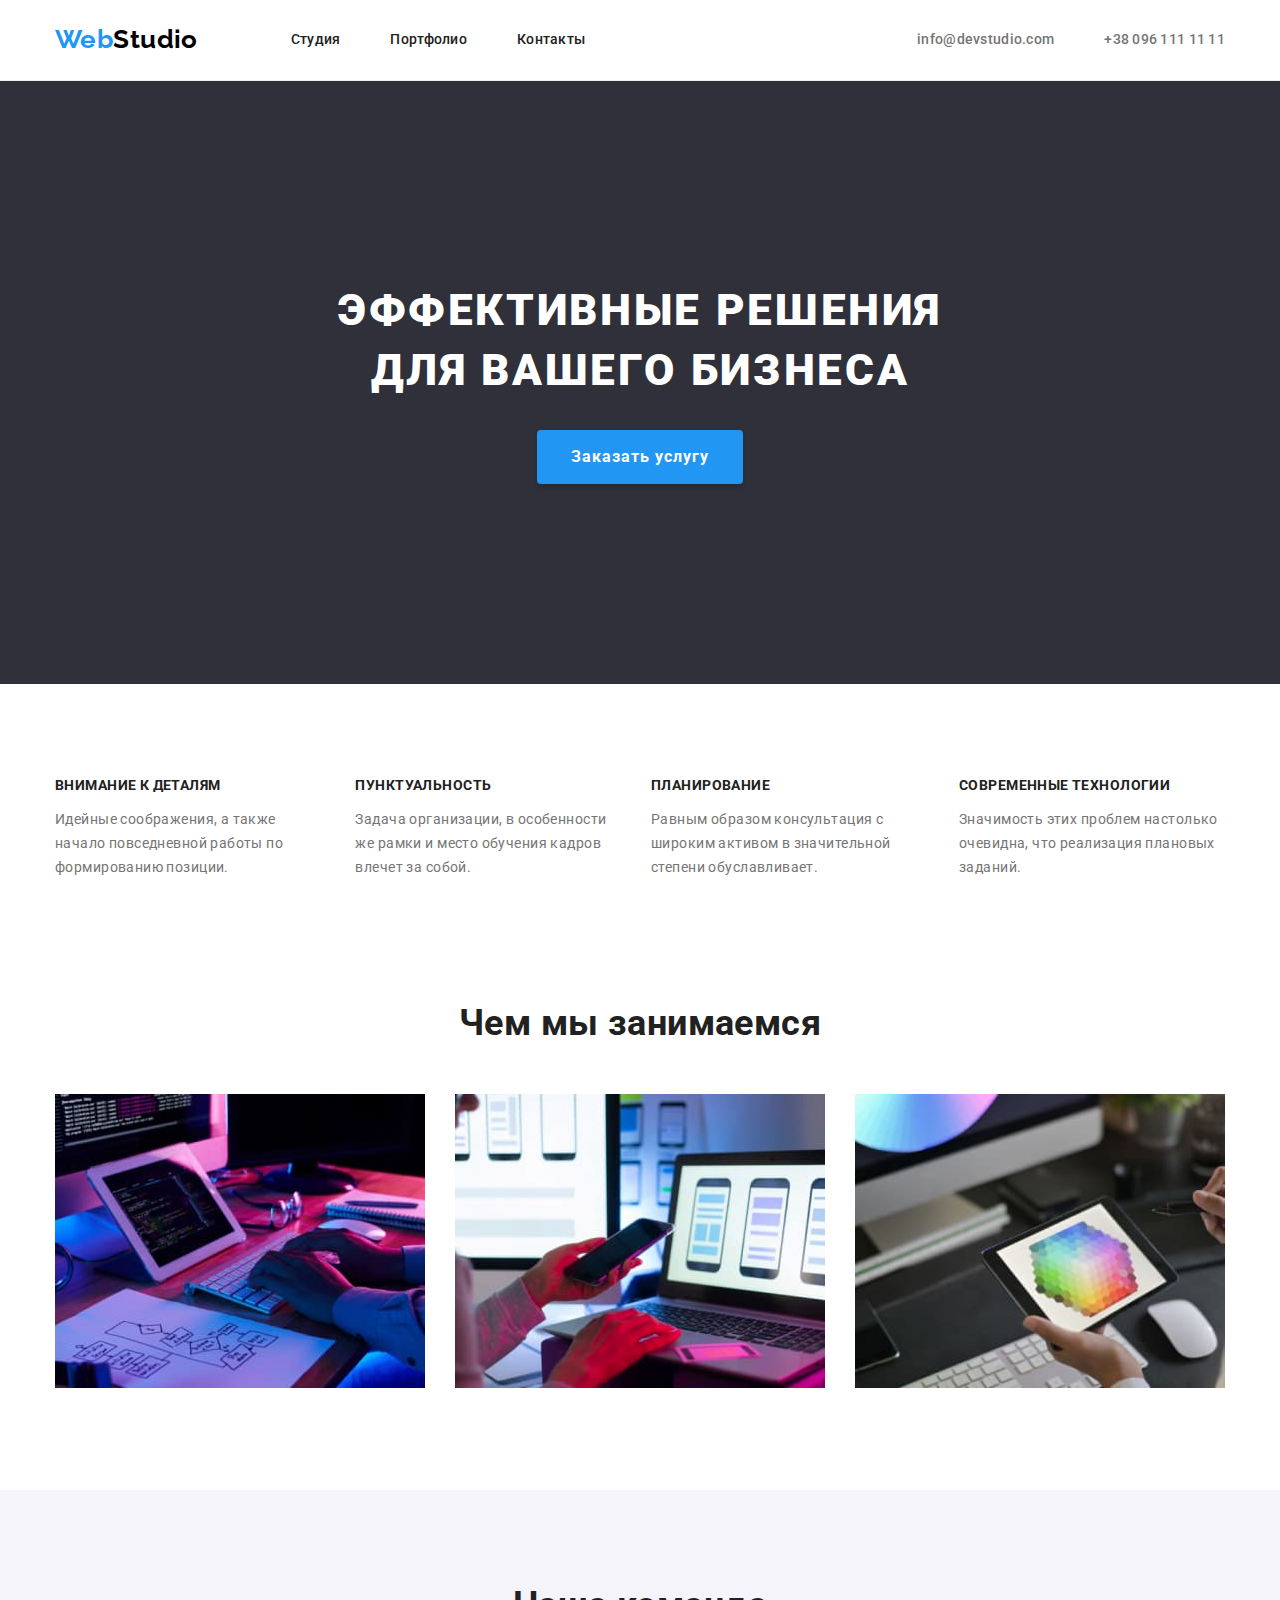
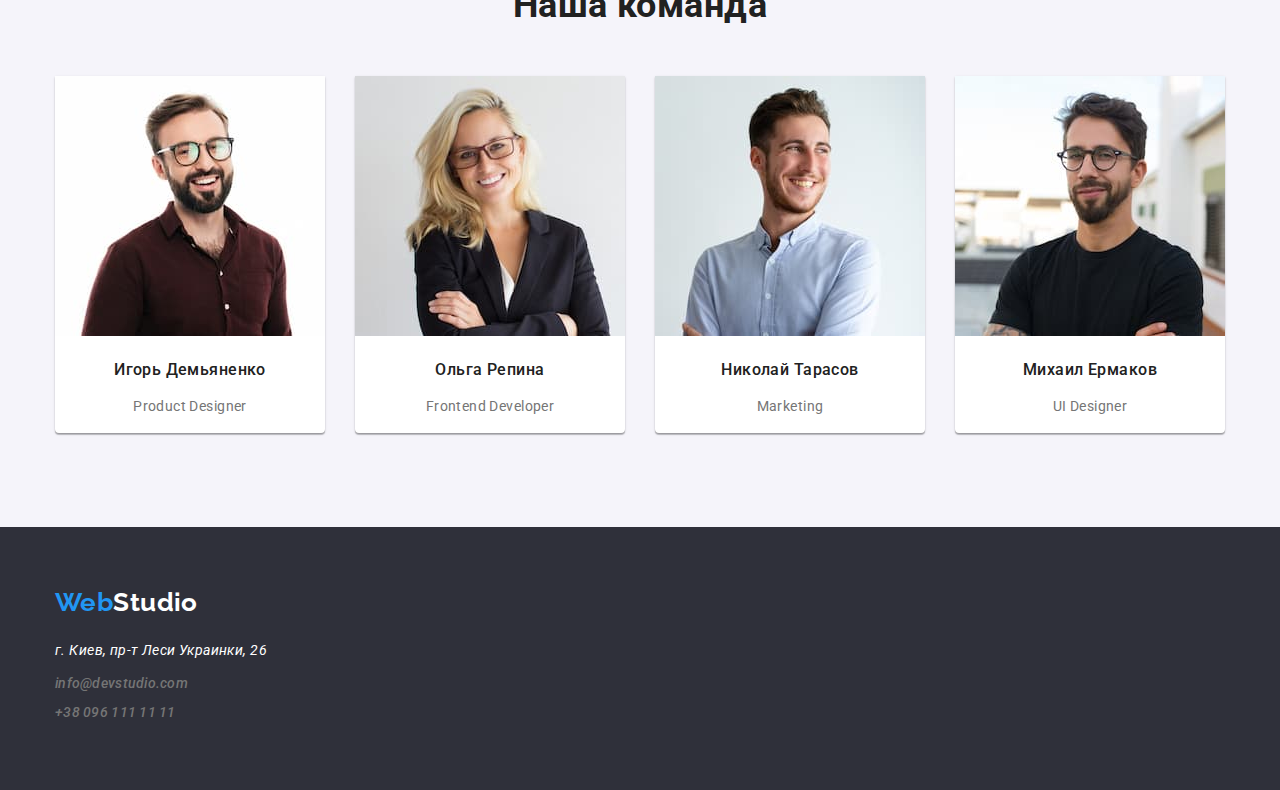
==== index.html @ eb3b8a5d "hw4-basic" ====
<!DOCTYPE html>
<html lang="ru">
  <head>
    <meta charset="UTF-8" />
    <meta http-equiv="X-UA-Compatible" content="IE=edge" />
    <meta name="viewport" content="width=device-width, initial-scale=1.0" />
    <title>Document</title>
    <link rel="preconnect" href="https://fonts.googleapis.com" />
    <link rel="preconnect" href="https://fonts.gstatic.com" crossorigin />
    <link
      href="https://fonts.googleapis.com/css2?family=Raleway:wght@700&family=Roboto:wght@400;500;700;900&display=swap"
      rel="stylesheet"
    />
    <link
      rel="stylesheet"
      href="https://cdnjs.cloudflare.com/ajax/libs/modern-normalize/1.1.0/modern-normalize.min.css"
    />
    <link rel="stylesheet" href="./css/styles.css" />
  </head>
  <body>
    <!-- to do: Flex inline  -->
    <header>
      <div class="container">
        <nav class="nav">
          <a lang="en" class="logo-header" href="#"> <span class="logo-web">Web</span>Studio</a>
          <ul class="navigation">
            <li><a href="index.html">Студия</a></li>
            <li><a href="./portfolio.html">Портфолио</a></li>
            <li><a href="#">Контакты</a></li>
          </ul>
          <ul class="contacts">
            <li><a href="mailto:info@devstudio.com">info@devstudio.com</a></li>
            <li><a href="tel:+380961111111">+38 096 111 11 11</a></li>
          </ul>
        </nav>
      </div>
    </header>
    <main>
      <!--Hero-->
      <section class="hero">
        <div class="container">
          <h1 class="hero-title">
            Эффективные решения <br />
            для вашего бизнеса
          </h1>
          <button class="button" type="button">Заказать услугу</button>
        </div>
      </section>
      <!--Переваги-->
      <section>
        <div class="container">
          <ul class="advantage-list">
            <h2 class="advantage-title">Почему мы?</h2>
            <li>
              <h3 class="advantage">Внимание к деталям</h3>
              <p class="advantage-text">
                Идейные соображения, а также начало повседневной работы по формированию позиции.
              </p>
            </li>
            <li>
              <h3 class="advantage">Пунктуальность</h3>
              <p class="advantage-text">
                Задача организации, в особенности же рамки и место обучения кадров влечет за собой.
              </p>
            </li>
            <li>
              <h3 class="advantage">Планирование</h3>
              <p class="advantage-text">
                Равным образом консультация с широким активом в значительной степени обуславливает.
              </p>
            </li>
            <li>
              <h3 class="advantage">Современные технологии</h3>
              <p class="advantage-text-last">
                Значимость этих проблем настолько очевидна, что реализация плановых заданий.
              </p>
            </li>
          </ul>
        </div>
      </section>
      <!--Чем мы занимаемся-->
      <section>
        <div class="container">
          <h2 class="title work">Чем мы занимаемся</h2>
          <ul class="work-list">
            <li>
              <img
                src="./images/pc-img.jpg"
                width="370"
                height="294"
                alt="сотрудник работает за компьютером"
              />
            </li>
            <li>
              <img
                src="./images/cellphone.jpg"
                width="370"
                height="294"
                alt="сотрудник работает с смартфоном и ноутбуком"
              />
            </li>
            <li>
              <img
                src="./images/tablet.jpg"
                width="370"
                height="294"
                alt="сотрудник рисует на планшете"
              />
            </li>
          </ul>
        </div>
      </section>
      <!--Наша команда-->
      <section class="team">
        <div class="container">
          <h2 class="title team">Наша команда</h2>
          <ul class="team-list">
            <li class="team-list-member">
              <img
                src="./images/igor-demjanenko.jpg"
                width="270"
                height="260"
                alt="Портрет Игоря Демяненко"
              />
              <h3 class="teammember-name">Игорь Демьяненко</h3>
              <p lang="en">Product Designer</p>
            </li>
            <li class="team-list-member">
              <img
                src="./images/olga-repina.jpg"
                width="270"
                height="260"
                alt="Портрет Ольги Репиной"
              />
              <h3 class="teammember-name">Ольга Репина</h3>
              <p lang="en">Frontend Developer</p>
            </li>
            <li class="team-list-member">
              <img
                src="./images/nikolaj-tarasov.jpg"
                width="270"
                height="260"
                alt="Портрет Николая Тарасова"
              />
              <h3 class="teammember-name">Hиколай Тарасов</h3>
              <p lang="en">Marketing</p>
            </li>
            <li class="team-list-member">
              <img
                src="./images/mihail-ermakov.jpg"
                width="270"
                height="260"
                alt="Портрет Михаила Ермакова"
              />
              <h3 class="teammember-name">Михаил Ермаков</h3>
              <p lang="en">UI Designer</p>
            </li>
          </ul>
        </div>
      </section>
    </main>
    <footer class="footer">
      <div class="container">
        <address>
          <a class="logo-footer" href="#"><span class="logo-web">Web</span>Studio</a> <br />
          <div class="footer-address">
          <span class="address"> г. Киев, пр-т Леси Украинки, 26 <br /></span>
          <div class="contacts-footer">
            <span class="mail"><a href="mailto:info@devstudio.com">info@devstudio.com</a> <br /></span>
            <span class="mail"><a href="tel:+380961111111">+38 096 111 11 11</a></span>
          </div>
          </div>
        </address>
      </div>
    </footer>
  </body>
</html>
---- css/styles.css ----
html {
  box-sizing: border-box;
}
*,
*::before,
*::after {
  box-sizing: inherit;
}

:root {
  --accent-color: #2196f3;
  --title-color: #212121;
  --text-color: #757575;
  --accent-white: #ffffff;
  --logo-secondary-color: #000000;
  --background-color: #f5f4fa;
  --hero-background-color: #2f303a;
  --header-border-color: #ececec;
}

.container {
  width: 1200px;
  margin: 0 auto;
  /* outline: 1px solid red; */
  padding-left: 15px;
  padding-right: 15px;
}
ul {
  padding-left: 0;
}
li {
  list-style-type: none;
}
a {
  text-decoration: none;
}
body {
  color: var(--text-color);
  font-family: 'Roboto', sans-serif;
  letter-spacing: 0.03em;
  font-size: 14px;
  line-height: 1.71;
}
h2,
h3 {
  color: var(--title-color);
}
section {
  /* padding-top: 94px; */
  padding-bottom: 94px;
}
/* HEADER */
header {
  border-bottom: 1px solid var(--header-border-color);
}
/* Logo */
.nav {
  display: flex;
  align-items: center;
  height: 80px;
}
.logo-header {
  color: var(--logo-secondary-color);
  font-family: 'raleway', sans-serif;
  font-weight: 700;
  font-size: 26px;
  line-height: 1.2;
  margin-bottom: 0;
  margin-right: 93px;
}
.logo-web {
  color: var(--accent-color);
  font-family: 'raleway', sans-serif;
}
.navigation {
  display: flex;
}
.navigation :last-child,
.contacts :last-child {
  margin-right: 0;
}

.navigation a {
  color: var(--title-color);
  font-weight: 500;
  font-size: 14px;
  line-height: 1.14;
  letter-spacing: 0.02em;
  margin-bottom: 0;
}
.navigation :focus,
.navigation :hover,
.contacts :hover,
.contacts :focus {
  color: var(--accent-color);
}
.navigation > li,
.contacts > li {
  padding: 0;
  margin-right: 50px;
}
.navigation > li > a,
.contacts > li > a {
  padding-top: 32px;
  padding-bottom: 32px;
}
.contacts a {
  color: var(--text-color);
  font-weight: 500;
  font-size: 14px;
  line-height: 1.14;
  letter-spacing: 0.02em;
}
.contacts {
  display: flex;
  margin-top: 0;
  margin-bottom: 0;
  margin-left: auto;
}

/* HERO */
.hero {
  margin-top: 0;
  max-width: 1600px;
  padding: 200px 0;
  background-color: var(--hero-background-color);
}
.hero-title {
  color: var(--accent-white);
  font-weight: 900;
  font-size: 44px;
  line-height: 1.36;
  text-align: center;
  letter-spacing: 0.06em;
  text-transform: uppercase;
  margin-bottom: 30;
  margin-top: 0;
}
.button {
  color: var(--accent-white);
  background-color: var(--accent-color);
  font-weight: bold;
  font-size: 16px;
  line-height: 1.87;
  text-align: center;
  letter-spacing: 0.06em;
  padding: 10px 32px;
  border-radius: 4px;
  box-shadow: 0px 4px 4px rgba(0, 0, 0, 0.15);
  border-color: transparent;
  display: block;
  margin-left: auto;
  margin-right: auto;
}

.button:focus,
.button:hover {
  background-color: #188ce8;
  box-shadow: 0px 4px 4px rgba(0, 0, 0, 0.15);
  border-radius: 4px;
}

/* Advantages */
.advantage-title {
  display: none;
}

.container > ul {
  margin-top: 0;
}
.advantage {
  font-weight: 700;
  font-size: 14px;
  line-height: 1.14;
  text-transform: uppercase;
  margin-bottom: 10px;
  margin-top: 0;
}
.advantage-list {
  display: flex;
  padding-top: 94px;
}
.advantage-text {
  justify-content: space-between;
  margin-right: 30px;
}
.advantage-text-last {
  margin-right: 0;
}

/* What do we do + team */
.title {
  font-weight: 700;
  font-size: 36px;
  line-height: 1.17;
  text-align: center;
  margin-top: 0;
  margin-bottom: 50px;
}
.work {
  margin-top: 0;
}
.work-list {
  display: flex;
  justify-content: space-between;
  /* padding-bottom: 94px; */
  margin-bottom: 0;
  margin-top: 0;
}
.teammember-name {
  color: var(--title-color);
  font-weight: 500;
  font-size: 16px;
  line-height: 1.19;
}
.team {
  background-color: var(--background-color);
}
.title.team {
  padding-top: 94px;
}
.team-list {
  display: flex;
  justify-content: space-between;
  margin-bottom: 0;
  text-align: center;
}
.team-list-member {
  background-color: #fff;
  box-shadow: 0px 1px 3px rgba(0, 0, 0, 0.12), 0px 1px 1px rgba(0, 0, 0, 0.14),
    0px 2px 1px rgba(0, 0, 0, 0.2);
  border-radius: 0px 0px 4px 4px;
}
/* Portfolio buttons */
.filter {
  color: var(--title-color);
  /* background-color: var(--background-color); */
  display: flex;
  justify-content: center;
  padding-bottom: 50px;
}
.filter > li {
  margin-right: 8px;
  margin-top: 94px;
}
.btn {
  background: #f5f4fa;
  padding: 6px 22px;
  box-shadow: 0px 3px 1px rgba(0, 0, 0, 0.1), 0px 1px 2px rgba(0, 0, 0, 0.08),
    0px 2px 2px rgba(0, 0, 0, 0.12);
  border-radius: 4px;
  border-color: transparent;
}
.filter :hover,
.filter :focus {
  color: var(--accent-white);
  background-color: var(--accent-color);
  cursor: pointer;
  border-radius: 4px;
}
/* Portfolio */
.portfolio {
  margin-bottom: -30px;
  margin-right: -30px;
}
.portfolio-title {
  font-weight: 700;
  font-size: 18px;
  line-height: 2;
  letter-spacing: 0.06em;
}
.portfolio-description {
  font-size: 16px;
  line-height: 1.9;
}
.card-list {
  margin-bottom: 0;
  display: flex;
  flex-wrap: wrap;
  justify-content: space-between;
  flex-basis: calc(100% / 3 - 30px);
}
.card-list > li > p {
  margin-bottom: 0;
}
.card-list-item {
  background: #ffffff;
  border: 1px solid #eeeeee;
  /* margin-right: 30px; */
  margin-bottom: 30px;
  min-width: 370px;
}
/* FOOTER */
.footer {
  background-color: var(--hero-background-color);
  padding: 60px 0;
}
.logo-footer {
  color: var(--accent-white);
  font-family: 'raleway', sans-serif;
  font-weight: 700;
  font-size: 26px;
  line-height: 1.2;
  font-style: normal;
}
.footer-address {
  margin-top: 20px;
}
.address {
  color: var(--accent-white);
  font-size: 14px;
  line-height: 1.71;
}
.contacts-footer {
  margin-top: 9px;
}
.contacts-footer a {
  color: var(--text-color);
  font-weight: 500;
  font-size: 14px;
  line-height: 1.14;
  letter-spacing: 0.02em;
  margin-bottom: 9px;
}
.mail a {
  display: inline-block;
  margin-bottom: 9px;
}
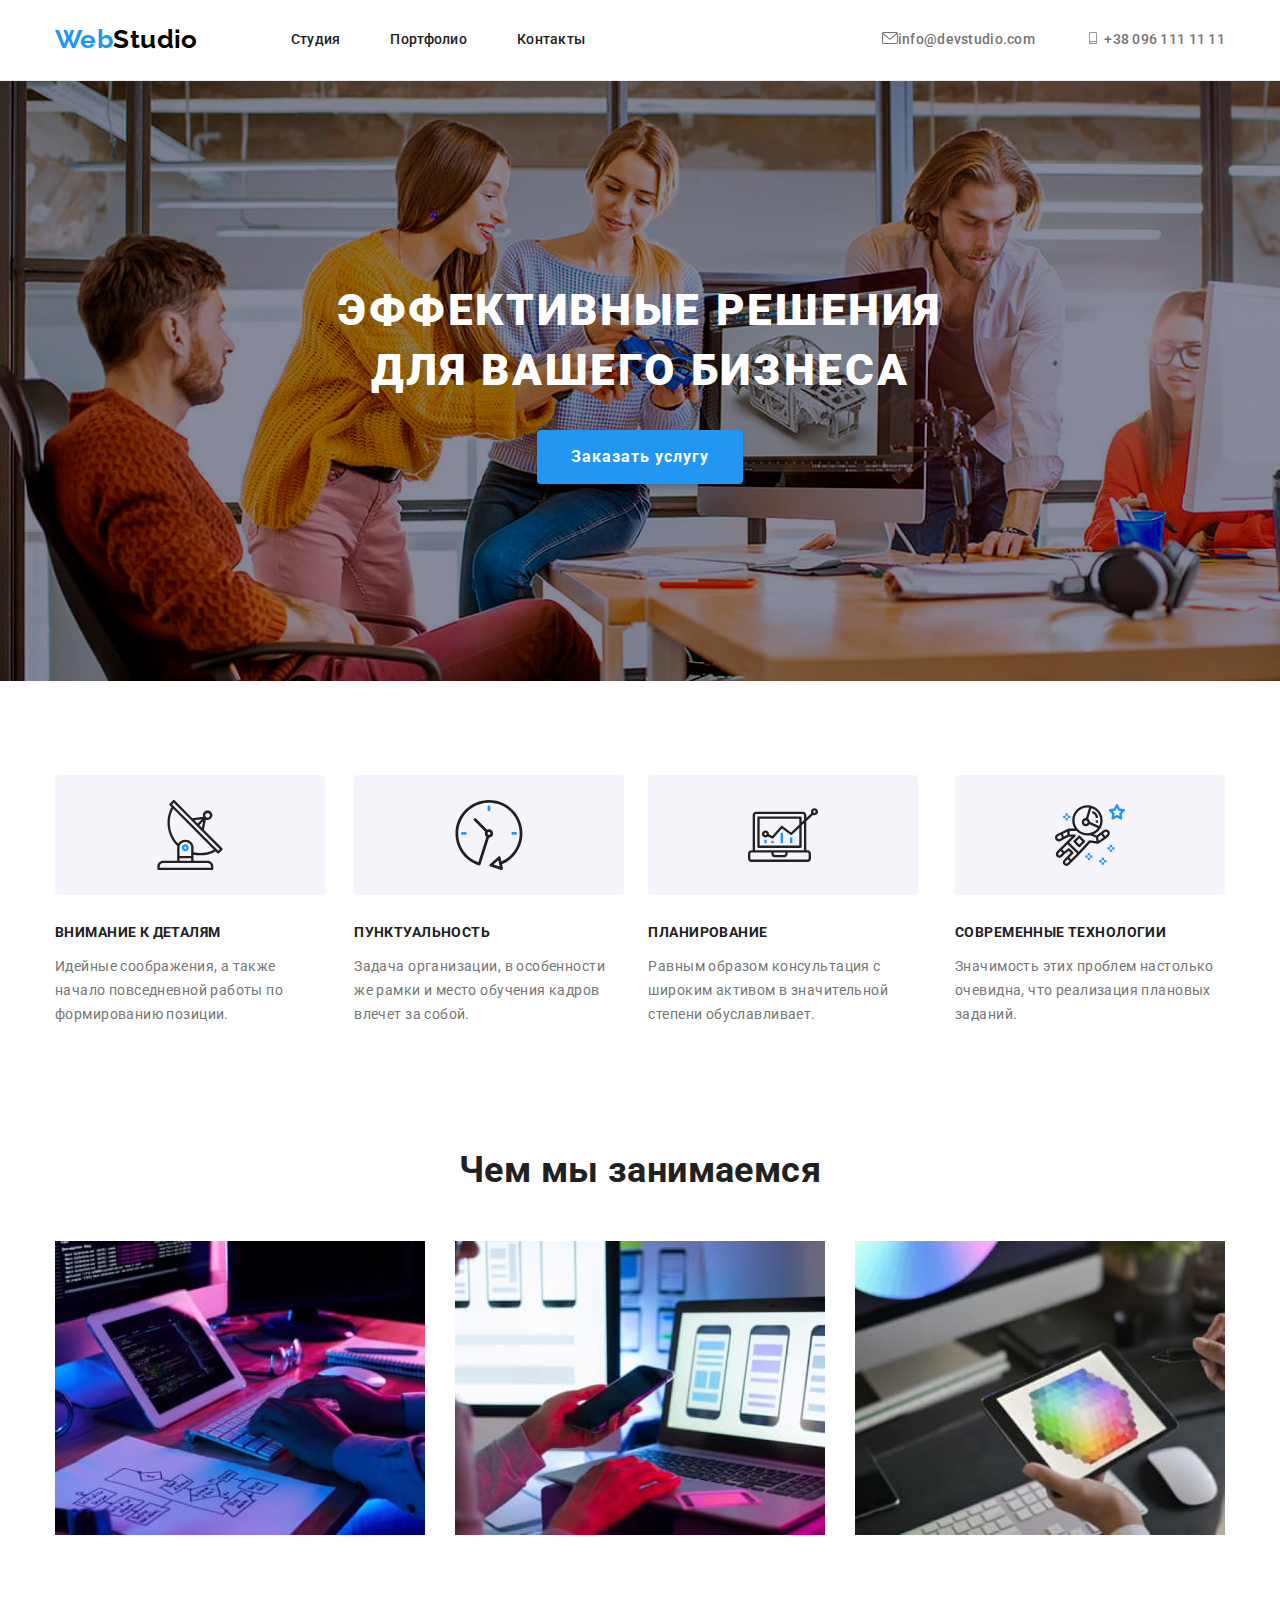
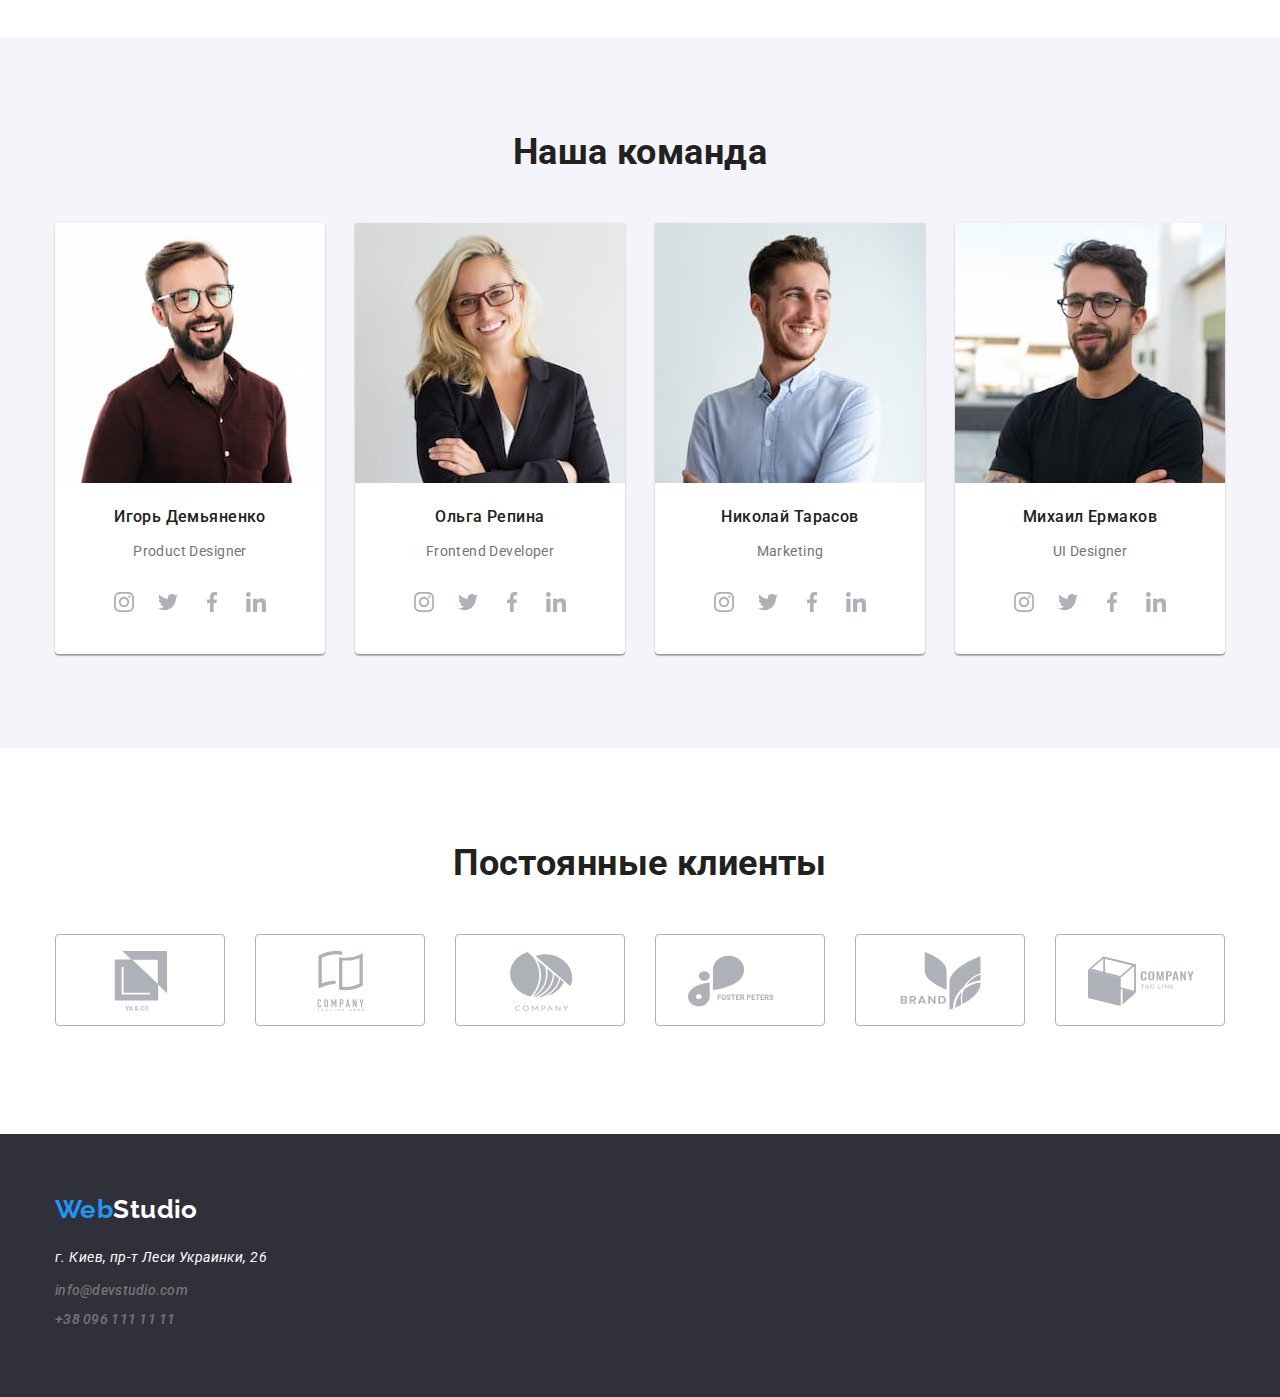
==== commit 40bb89ae: "hw4v1.0" ====
--- a/index.html
+++ b/index.html
@@ -18,7 +18,6 @@
     <link rel="stylesheet" href="./css/styles.css" />
   </head>
   <body>
-    <!-- to do: Flex inline  -->
     <header>
       <div class="container">
         <nav class="nav">
@@ -28,9 +27,20 @@
             <li><a href="./portfolio.html">Портфолио</a></li>
             <li><a href="#">Контакты</a></li>
           </ul>
+          <!-- TO DO! hover icon+link and icon margin-right:10px -->
           <ul class="contacts">
-            <li><a href="mailto:info@devstudio.com">info@devstudio.com</a></li>
-            <li><a href="tel:+380961111111">+38 096 111 11 11</a></li>
+            <li>                          
+              <a href="mailto:info@devstudio.com">
+                <svg class="icon-header" width="16" height="12">
+                <use href="./images/icons.svg#icon-envelope"></use>
+              </svg>info@devstudio.com</a>
+            </li>
+            <li>
+              <a class="contacts-item" href="tel:+380961111111">
+              <svg class="icon-header" width="10" height="16">
+                <use href="./images/icons.svg#icon-smartphone"></use>
+              </svg>
+              +38 096 111 11 11</a></li>
           </ul>
         </nav>
       </div>
@@ -52,24 +62,44 @@
           <ul class="advantage-list">
             <h2 class="advantage-title">Почему мы?</h2>
             <li>
+              <div class="icons-background">
+              <svg class="icons-advantage" height="70" width="70">
+                <use href="./images/icons.svg#icon-antenna"></use>
+              </svg>
+              </div>
               <h3 class="advantage">Внимание к деталям</h3>
               <p class="advantage-text">
                 Идейные соображения, а также начало повседневной работы по формированию позиции.
               </p>
             </li>
             <li>
+              <div class="icons-background">
+                <svg class="icons-advantage" height="70" width="70">
+                  <use href="./images/icons.svg#icon-clock"></use>
+                </svg>
+              </div>
               <h3 class="advantage">Пунктуальность</h3>
               <p class="advantage-text">
                 Задача организации, в особенности же рамки и место обучения кадров влечет за собой.
               </p>
             </li>
             <li>
+              <div class="icons-background">
+                <svg class="icons-advantage" height="70" width="70">
+                  <use href="./images/icons.svg#icon-diagram"></use>
+                </svg>
+              </div>
               <h3 class="advantage">Планирование</h3>
               <p class="advantage-text">
                 Равным образом консультация с широким активом в значительной степени обуславливает.
               </p>
             </li>
             <li>
+              <div class="icons-background">
+                <svg class="icons-advantage" height="70" width="70">
+                  <use href="./images/icons.svg#icon-astronaut"></use>
+                </svg>
+              </div>
               <h3 class="advantage">Современные технологии</h3>
               <p class="advantage-text-last">
                 Значимость этих проблем настолько очевидна, что реализация плановых заданий.
@@ -123,7 +153,41 @@
                 alt="Портрет Игоря Демяненко"
               />
               <h3 class="teammember-name">Игорь Демьяненко</h3>
-              <p lang="en">Product Designer</p>
+              <p class="teammember-job" lang="en">Product Designer</p>
+              <ul class="link-list">
+                <li >
+                  <a class="link-list-item" href="https://www.instagram.com/?hl=ru" target="_blank" rel="nofollow">
+                  <svg class="team-icon" width="20" height="20">
+                    <use href="./images/icons.svg#icon-instagram">
+                    </use>
+                  </svg>
+                  </a>
+                </li>
+                <li>
+                  <a class="link-list-item" href="https://twitter.com/?lang=ru" target="_blank" rel="nofollow">
+                    <svg class="team-icon" width="20" height="20">
+                      <use href="./images/icons.svg#icon-twitter">
+                      </use>
+                    </svg>
+                  </a>
+                </li>
+                <li>
+                  <a class="link-list-item" href="https://www.facebook.com/" target="_blank" rel="nofollow">
+                    <svg class="team-icon" width="20" height="20">
+                      <use href="./images/icons.svg#icon-facebook">
+                      </use>
+                    </svg>
+                  </a>
+                </li>
+                <li>
+                  <a class="link-list-item" href="https://ru.linkedin.com/" target="_blank" rel="nofollow">
+                    <svg class="team-icon" width="20" height="20">
+                      <use href="./images/icons.svg#icon-linkedin">
+                      </use>
+                    </svg>
+                  </a>
+                </li>
+              </ul>
             </li>
             <li class="team-list-member">
               <img
@@ -133,7 +197,41 @@
                 alt="Портрет Ольги Репиной"
               />
               <h3 class="teammember-name">Ольга Репина</h3>
-              <p lang="en">Frontend Developer</p>
+              <p class="teammember-job" lang="en">Frontend Developer</p>
+              <ul class="link-list">
+                <li>
+                  <a class="link-list-item" href="https://www.instagram.com/?hl=ru" target="_blank" rel="nofollow">
+                    <svg class="team-icon" width="20" height="20">
+                      <use href="./images/icons.svg#icon-instagram">
+                      </use>
+                    </svg>
+                  </a>
+                </li>
+                <li>
+                  <a class="link-list-item" href="https://twitter.com/?lang=ru" target="_blank" rel="nofollow">
+                    <svg class="team-icon" width="20" height="20">
+                      <use href="./images/icons.svg#icon-twitter">
+                      </use>
+                    </svg>
+                  </a>
+                </li>
+                <li>
+                  <a class="link-list-item" href="https://www.facebook.com/" target="_blank" rel="nofollow">
+                    <svg class="team-icon" width="20" height="20">
+                      <use href="./images/icons.svg#icon-facebook">
+                      </use>
+                    </svg>
+                  </a>
+                </li>
+                <li>
+                  <a class="link-list-item" href="https://ru.linkedin.com/" target="_blank" rel="nofollow">
+                    <svg class="team-icon" width="20" height="20">
+                      <use href="./images/icons.svg#icon-linkedin">
+                      </use>
+                    </svg>
+                  </a>
+                </li>
+              </ul>
             </li>
             <li class="team-list-member">
               <img
@@ -143,7 +241,41 @@
                 alt="Портрет Николая Тарасова"
               />
               <h3 class="teammember-name">Hиколай Тарасов</h3>
-              <p lang="en">Marketing</p>
+              <p class="teammember-job" lang="en">Marketing</p>
+              <ul class="link-list">
+                <li>
+                  <a class="link-list-item" href="https://www.instagram.com/?hl=ru" target="_blank" rel="nofollow">
+                    <svg class="team-icon" width="20" height="20">
+                      <use href="./images/icons.svg#icon-instagram">
+                      </use>
+                    </svg>
+                  </a>
+                </li>
+                <li>
+                  <a class="link-list-item" href="https://twitter.com/?lang=ru" target="_blank" rel="nofollow">
+                    <svg class="team-icon" width="20" height="20">
+                      <use href="./images/icons.svg#icon-twitter">
+                      </use>
+                    </svg>
+                  </a>
+                </li>
+                <li>
+                  <a class="link-list-item" href="https://www.facebook.com/" target="_blank" rel="nofollow">
+                    <svg class="team-icon" width="20" height="20">
+                      <use href="./images/icons.svg#icon-facebook">
+                      </use>
+                    </svg>
+                  </a>
+                </li>
+                <li>
+                  <a class="link-list-item" href="https://ru.linkedin.com/" target="_blank" rel="nofollow">
+                    <svg class="team-icon" width="20" height="20">
+                      <use href="./images/icons.svg#icon-linkedin">
+                      </use>
+                    </svg>
+                  </a>
+                </li>
+              </ul>
             </li>
             <li class="team-list-member">
               <img
@@ -153,10 +285,101 @@
                 alt="Портрет Михаила Ермакова"
               />
               <h3 class="teammember-name">Михаил Ермаков</h3>
-              <p lang="en">UI Designer</p>
+              <p class="teammember-job" lang="en">UI Designer</p>
+              <ul class="link-list">
+                <li>
+                  <a class="link-list-item" href="https://www.instagram.com/?hl=ru" target="_blank" rel="nofollow">
+                    <svg class="team-icon" width="20" height="20">
+                      <use href="./images/icons.svg#icon-instagram">
+                      </use>
+                    </svg>
+                  </a>
+                </li>
+                <li>
+                  <a class="link-list-item" href="https://twitter.com/?lang=ru" target="_blank" rel="nofollow">
+                    <svg class="team-icon" width="20" height="20">
+                      <use href="./images/icons.svg#icon-twitter">
+                      </use>
+                    </svg>
+                  </a>
+                </li>
+                <li>
+                  <a class="link-list-item" href="https://www.facebook.com/" target="_blank" rel="nofollow">
+                    <svg class="team-icon" width="20" height="20">
+                      <use href="./images/icons.svg#icon-facebook">
+                      </use>
+                    </svg>
+                  </a>
+                </li>
+                <li>
+                  <a class="link-list-item" href="https://ru.linkedin.com/" target="_blank" rel="nofollow">
+                    <svg class="team-icon" width="20" height="20">
+                      <use href="./images/icons.svg#icon-linkedin">
+                      </use>
+                    </svg>
+                  </a>
+                </li>
+              </ul>
             </li>
           </ul>
         </div>
+      </section>
+      <!-- Постоянные клиенты -->
+      <section>
+<div class="container">
+  <h2 class="title clients-title">
+    Постоянные клиенты
+  </h2>
+  <ul class="clients-list">
+    <li class="clients-item">
+      <a class="client-link" href="#">
+<svg width="106" height="60">
+  <use class="client-icon" href="./images/icons.svg#icon-logo-one">
+  </use>
+</svg> 
+      </a>
+    </li>
+    <li class="clients-item">
+      <a class="client-link" href="#">
+<svg width="106" height="60">
+  <use class="client-icon" href="./images/icons.svg#icon-logo-two">
+  </use>
+</svg> 
+      </a>
+    </li>
+    <li class="clients-item">
+      <a class="client-link" href="#">
+<svg width="106" height="60">
+  <use class="client-icon" href="./images/icons.svg#icon-logo-three">
+  </use>
+</svg> 
+      </a>
+    </li><li class="clients-item">
+      <a class="client-link" href="#">
+<svg width="106" height="60">
+  <use class="client-icon" href="./images/icons.svg#icon-logo-four">
+  </use>
+</svg> 
+      </a>
+    </li>
+    <li class="clients-item">
+      <a class="client-link" href="#">
+<svg width="106" height="60">
+  <use class="client-icon" href="./images/icons.svg#icon-logo-five">
+  </use>
+</svg> 
+      </a>
+    </li>
+    <li class="clients-item">
+      <a class="client-link" href="#">
+<svg width="106" height="60">
+  <use class="client-icon" href="./images/icons.svg#icon-logo-six">
+  </use>
+</svg> 
+      </a>
+    </li>
+      </ul>
+</div>
       </section>
     </main>
     <footer class="footer">
--- a/css/styles.css
+++ b/css/styles.css
@@ -16,6 +16,7 @@
   --background-color: #f5f4fa;
   --hero-background-color: #2f303a;
   --header-border-color: #ececec;
+  --logo-color: #afb1b8;
 }
 
 .container {
@@ -93,6 +94,7 @@
 .contacts :hover,
 .contacts :focus {
   color: var(--accent-color);
+  fill: var(--accent-color);
 }
 .navigation > li,
 .contacts > li {
@@ -118,12 +120,21 @@
   margin-left: auto;
 }
 
+.icon-header {
+  width: 16px;
+  height: 12px;
+  fill: var(--text-color);
+  margin-right: 10px;
+}
+
 /* HERO */
 .hero {
   margin-top: 0;
   max-width: 1600px;
+  height: 600px;
   padding: 200px 0;
   background-color: var(--hero-background-color);
+  background-image: url(../images/hero-bgi.jpg);
 }
 .hero-title {
   color: var(--accent-white);
@@ -164,7 +175,14 @@
 .advantage-title {
   display: none;
 }
-
+.icons-background {
+  width: 270px;
+  height: 120px;
+  background-color: var(--background-color);
+  margin-bottom: 30px;
+  border-radius: 4px;
+  padding: 25px 100px;
+}
 .container > ul {
   margin-top: 0;
 }
@@ -212,6 +230,10 @@
   font-weight: 500;
   font-size: 16px;
   line-height: 1.19;
+  margin-bottom: 0;
+}
+.teammember-job {
+  margin-bottom: 0;
 }
 .team {
   background-color: var(--background-color);
@@ -230,6 +252,57 @@
   box-shadow: 0px 1px 3px rgba(0, 0, 0, 0.12), 0px 1px 1px rgba(0, 0, 0, 0.14),
     0px 2px 1px rgba(0, 0, 0, 0.2);
   border-radius: 0px 0px 4px 4px;
+}
+.link-list {
+  display: flex;
+  justify-content: center;
+}
+.link-list-item {
+  display: block;
+  height: 44px;
+  width: 44px;
+  margin-top: 16px;
+  margin-bottom: 30px;
+  fill: var(--logo-color);
+}
+
+.team-icon {
+  margin-top: 12px;
+}
+.link-list-item:hover,
+.link-list-item:focus {
+  background-color: var(--accent-color);
+  border-radius: 50%;
+  fill: #fff;
+  cursor: pointer;
+}
+/* clients section */
+.clients-title {
+  padding-top: 94px;
+}
+.clients-list{
+  display: flex;
+  justify-content: space-between;
+}
+.client-link:hover,
+.client-link:focus{
+fill: var(--accent-color);
+border: 1px solid var(--accent-color);
+cursor: pointer;
+border-radius: 4px;
+}
+.client-icon{
+  width: 106px;
+  height: 60px;
+}
+.client-link{
+  border: 1px solid #AFB1B8;
+  border-radius: 4px;
+  width: 170px;
+  height: 92px;
+  display: block;
+  padding: 16px 32px;  
+  fill: var(--logo-color);
 }
 /* Portfolio buttons */
 .filter {
@@ -289,6 +362,20 @@
   /* margin-right: 30px; */
   margin-bottom: 30px;
   min-width: 370px;
+}
+.card-list-item:hover {
+  box-shadow: 0px 1px 1px rgba(0, 0, 0, 0.12), 0px 4px 4px rgba(0, 0, 0, 0.06),
+    1px 4px 6px rgba(0, 0, 0, 0.16);
+  cursor: pointer;
+}
+.card-list-text {
+  margin: 20px 24px;
+}
+.portfolio-title {
+  margin-bottom: 4px;
+}
+.portfolio-description {
+  margin-top: 0;
 }
 /* FOOTER */
 .footer {
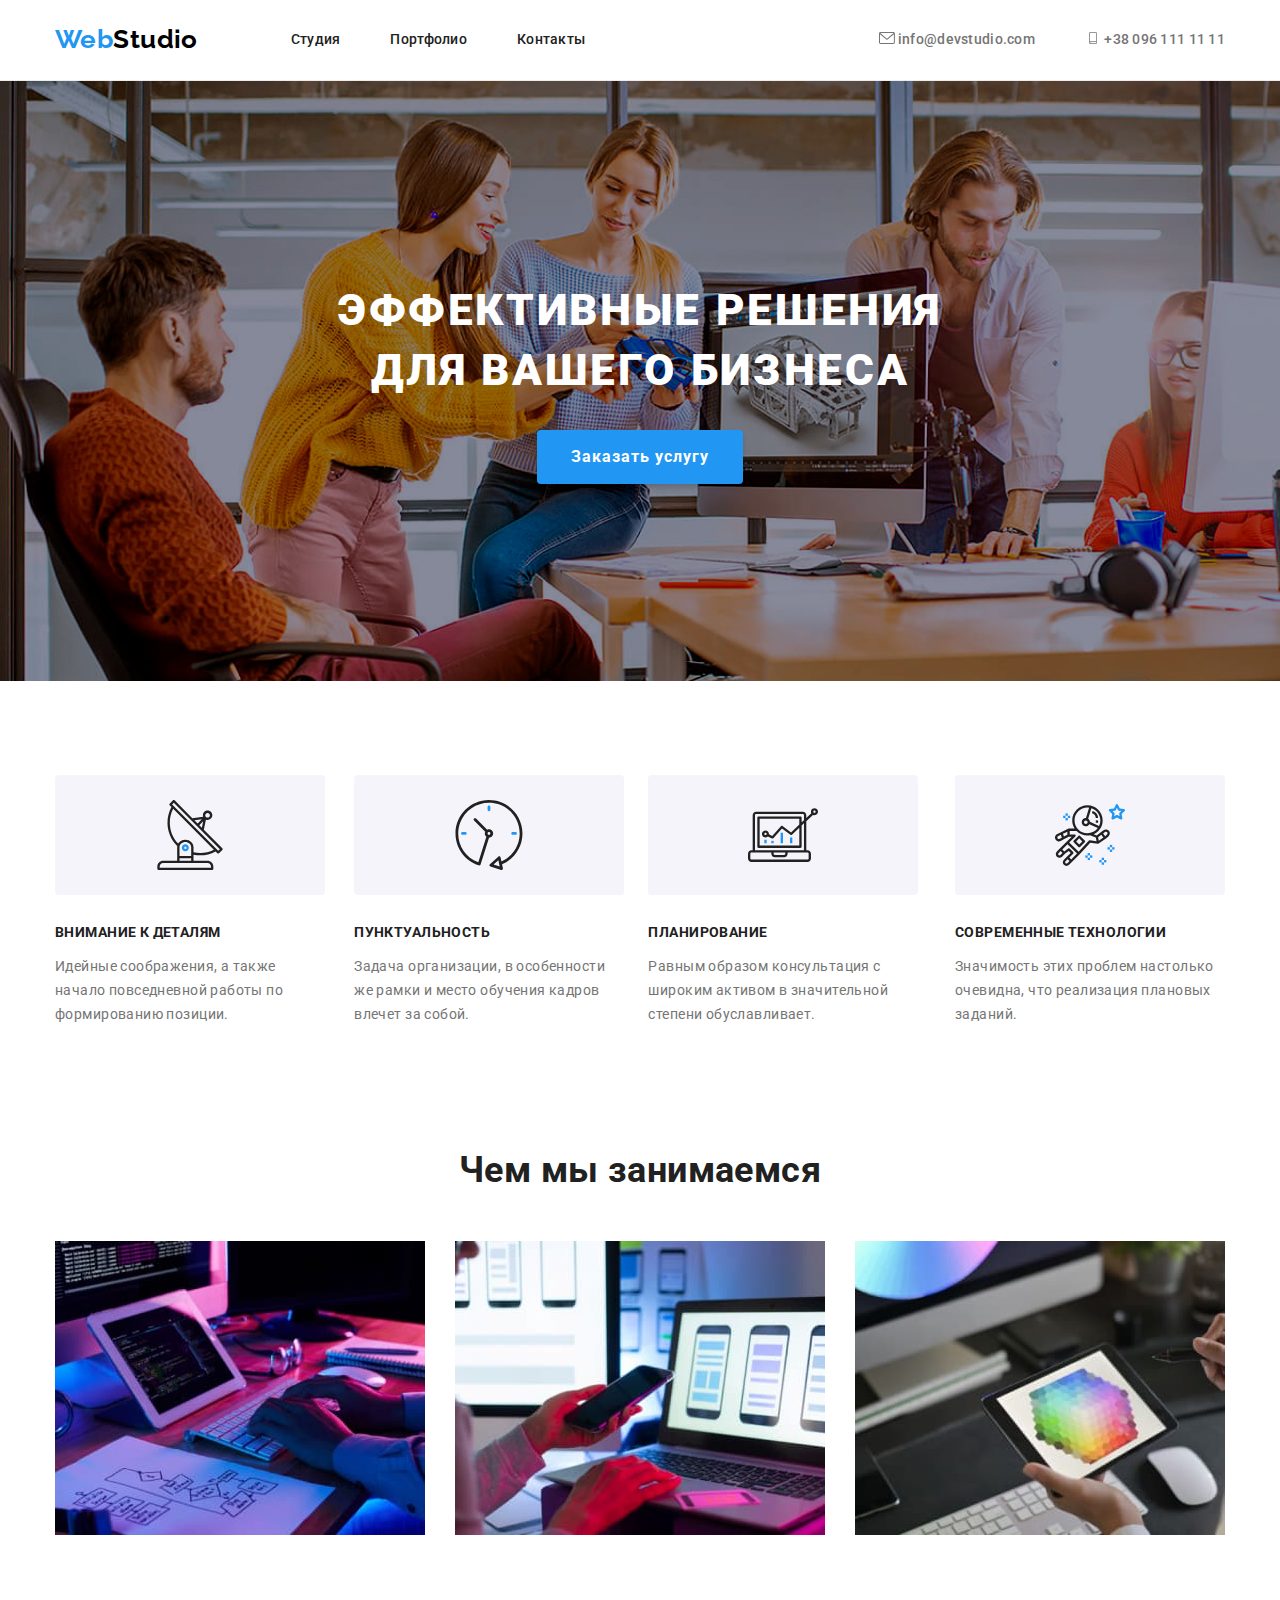
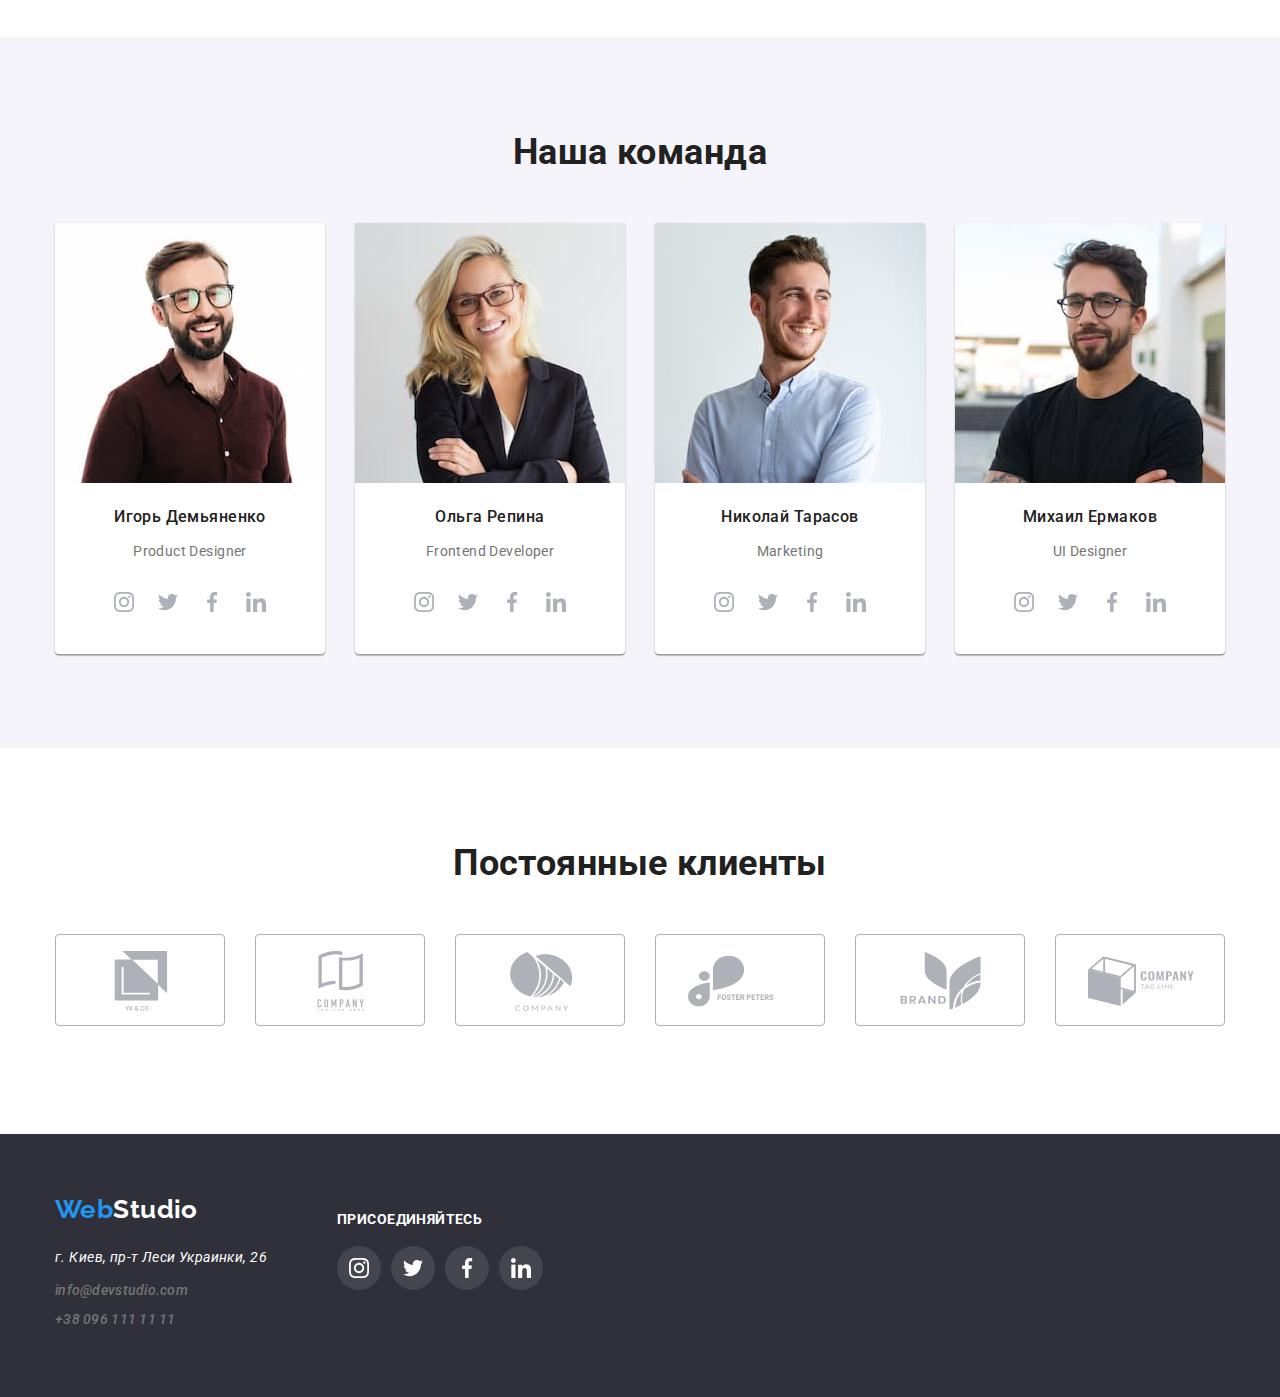
==== commit 6efff4e1: "hw4 finish" ====
--- a/index.html
+++ b/index.html
@@ -29,18 +29,22 @@
           </ul>
           <!-- TO DO! hover icon+link and icon margin-right:10px -->
           <ul class="contacts">
-            <li>                          
+            <li>
               <a href="mailto:info@devstudio.com">
                 <svg class="icon-header" width="16" height="12">
-                <use href="./images/icons.svg#icon-envelope"></use>
-              </svg>info@devstudio.com</a>
+                  <use href="./images/icons.svg#icon-envelope"></use>
+                </svg>
+                info@devstudio.com
+              </a>
             </li>
             <li>
               <a class="contacts-item" href="tel:+380961111111">
-              <svg class="icon-header" width="10" height="16">
-                <use href="./images/icons.svg#icon-smartphone"></use>
-              </svg>
-              +38 096 111 11 11</a></li>
+                <svg class="icon-header" width="10" height="16">
+                  <use href="./images/icons.svg#icon-smartphone"></use>
+                </svg>
+                +38 096 111 11 11
+              </a>
+            </li>
           </ul>
         </nav>
       </div>
@@ -63,9 +67,9 @@
             <h2 class="advantage-title">Почему мы?</h2>
             <li>
               <div class="icons-background">
-              <svg class="icons-advantage" height="70" width="70">
-                <use href="./images/icons.svg#icon-antenna"></use>
-              </svg>
+                <svg class="icons-advantage" height="70" width="70">
+                  <use href="./images/icons.svg#icon-antenna"></use>
+                </svg>
               </div>
               <h3 class="advantage">Внимание к деталям</h3>
               <p class="advantage-text">
@@ -155,35 +159,51 @@
               <h3 class="teammember-name">Игорь Демьяненко</h3>
               <p class="teammember-job" lang="en">Product Designer</p>
               <ul class="link-list">
-                <li >
-                  <a class="link-list-item" href="https://www.instagram.com/?hl=ru" target="_blank" rel="nofollow">
-                  <svg class="team-icon" width="20" height="20">
-                    <use href="./images/icons.svg#icon-instagram">
-                    </use>
-                  </svg>
-                  </a>
-                </li>
-                <li>
-                  <a class="link-list-item" href="https://twitter.com/?lang=ru" target="_blank" rel="nofollow">
-                    <svg class="team-icon" width="20" height="20">
-                      <use href="./images/icons.svg#icon-twitter">
-                      </use>
-                    </svg>
-                  </a>
-                </li>
-                <li>
-                  <a class="link-list-item" href="https://www.facebook.com/" target="_blank" rel="nofollow">
-                    <svg class="team-icon" width="20" height="20">
-                      <use href="./images/icons.svg#icon-facebook">
-                      </use>
-                    </svg>
-                  </a>
-                </li>
-                <li>
-                  <a class="link-list-item" href="https://ru.linkedin.com/" target="_blank" rel="nofollow">
-                    <svg class="team-icon" width="20" height="20">
-                      <use href="./images/icons.svg#icon-linkedin">
-                      </use>
+                <li>
+                  <a
+                    class="link-list-item"
+                    href="https://www.instagram.com/?hl=ru"
+                    target="_blank"
+                    rel="nofollow"
+                  >
+                    <svg class="team-icon" width="20" height="20">
+                      <use href="./images/icons.svg#icon-instagram"></use>
+                    </svg>
+                  </a>
+                </li>
+                <li>
+                  <a
+                    class="link-list-item"
+                    href="https://twitter.com/?lang=ru"
+                    target="_blank"
+                    rel="nofollow"
+                  >
+                    <svg class="team-icon" width="20" height="20">
+                      <use href="./images/icons.svg#icon-twitter"></use>
+                    </svg>
+                  </a>
+                </li>
+                <li>
+                  <a
+                    class="link-list-item"
+                    href="https://www.facebook.com/"
+                    target="_blank"
+                    rel="nofollow"
+                  >
+                    <svg class="team-icon" width="20" height="20">
+                      <use href="./images/icons.svg#icon-facebook"></use>
+                    </svg>
+                  </a>
+                </li>
+                <li>
+                  <a
+                    class="link-list-item"
+                    href="https://ru.linkedin.com/"
+                    target="_blank"
+                    rel="nofollow"
+                  >
+                    <svg class="team-icon" width="20" height="20">
+                      <use href="./images/icons.svg#icon-linkedin"></use>
                     </svg>
                   </a>
                 </li>
@@ -200,34 +220,50 @@
               <p class="teammember-job" lang="en">Frontend Developer</p>
               <ul class="link-list">
                 <li>
-                  <a class="link-list-item" href="https://www.instagram.com/?hl=ru" target="_blank" rel="nofollow">
-                    <svg class="team-icon" width="20" height="20">
-                      <use href="./images/icons.svg#icon-instagram">
-                      </use>
-                    </svg>
-                  </a>
-                </li>
-                <li>
-                  <a class="link-list-item" href="https://twitter.com/?lang=ru" target="_blank" rel="nofollow">
-                    <svg class="team-icon" width="20" height="20">
-                      <use href="./images/icons.svg#icon-twitter">
-                      </use>
-                    </svg>
-                  </a>
-                </li>
-                <li>
-                  <a class="link-list-item" href="https://www.facebook.com/" target="_blank" rel="nofollow">
-                    <svg class="team-icon" width="20" height="20">
-                      <use href="./images/icons.svg#icon-facebook">
-                      </use>
-                    </svg>
-                  </a>
-                </li>
-                <li>
-                  <a class="link-list-item" href="https://ru.linkedin.com/" target="_blank" rel="nofollow">
-                    <svg class="team-icon" width="20" height="20">
-                      <use href="./images/icons.svg#icon-linkedin">
-                      </use>
+                  <a
+                    class="link-list-item"
+                    href="https://www.instagram.com/?hl=ru"
+                    target="_blank"
+                    rel="nofollow"
+                  >
+                    <svg class="team-icon" width="20" height="20">
+                      <use href="./images/icons.svg#icon-instagram"></use>
+                    </svg>
+                  </a>
+                </li>
+                <li>
+                  <a
+                    class="link-list-item"
+                    href="https://twitter.com/?lang=ru"
+                    target="_blank"
+                    rel="nofollow"
+                  >
+                    <svg class="team-icon" width="20" height="20">
+                      <use href="./images/icons.svg#icon-twitter"></use>
+                    </svg>
+                  </a>
+                </li>
+                <li>
+                  <a
+                    class="link-list-item"
+                    href="https://www.facebook.com/"
+                    target="_blank"
+                    rel="nofollow"
+                  >
+                    <svg class="team-icon" width="20" height="20">
+                      <use href="./images/icons.svg#icon-facebook"></use>
+                    </svg>
+                  </a>
+                </li>
+                <li>
+                  <a
+                    class="link-list-item"
+                    href="https://ru.linkedin.com/"
+                    target="_blank"
+                    rel="nofollow"
+                  >
+                    <svg class="team-icon" width="20" height="20">
+                      <use href="./images/icons.svg#icon-linkedin"></use>
                     </svg>
                   </a>
                 </li>
@@ -244,34 +280,50 @@
               <p class="teammember-job" lang="en">Marketing</p>
               <ul class="link-list">
                 <li>
-                  <a class="link-list-item" href="https://www.instagram.com/?hl=ru" target="_blank" rel="nofollow">
-                    <svg class="team-icon" width="20" height="20">
-                      <use href="./images/icons.svg#icon-instagram">
-                      </use>
-                    </svg>
-                  </a>
-                </li>
-                <li>
-                  <a class="link-list-item" href="https://twitter.com/?lang=ru" target="_blank" rel="nofollow">
-                    <svg class="team-icon" width="20" height="20">
-                      <use href="./images/icons.svg#icon-twitter">
-                      </use>
-                    </svg>
-                  </a>
-                </li>
-                <li>
-                  <a class="link-list-item" href="https://www.facebook.com/" target="_blank" rel="nofollow">
-                    <svg class="team-icon" width="20" height="20">
-                      <use href="./images/icons.svg#icon-facebook">
-                      </use>
-                    </svg>
-                  </a>
-                </li>
-                <li>
-                  <a class="link-list-item" href="https://ru.linkedin.com/" target="_blank" rel="nofollow">
-                    <svg class="team-icon" width="20" height="20">
-                      <use href="./images/icons.svg#icon-linkedin">
-                      </use>
+                  <a
+                    class="link-list-item"
+                    href="https://www.instagram.com/?hl=ru"
+                    target="_blank"
+                    rel="nofollow"
+                  >
+                    <svg class="team-icon" width="20" height="20">
+                      <use href="./images/icons.svg#icon-instagram"></use>
+                    </svg>
+                  </a>
+                </li>
+                <li>
+                  <a
+                    class="link-list-item"
+                    href="https://twitter.com/?lang=ru"
+                    target="_blank"
+                    rel="nofollow"
+                  >
+                    <svg class="team-icon" width="20" height="20">
+                      <use href="./images/icons.svg#icon-twitter"></use>
+                    </svg>
+                  </a>
+                </li>
+                <li>
+                  <a
+                    class="link-list-item"
+                    href="https://www.facebook.com/"
+                    target="_blank"
+                    rel="nofollow"
+                  >
+                    <svg class="team-icon" width="20" height="20">
+                      <use href="./images/icons.svg#icon-facebook"></use>
+                    </svg>
+                  </a>
+                </li>
+                <li>
+                  <a
+                    class="link-list-item"
+                    href="https://ru.linkedin.com/"
+                    target="_blank"
+                    rel="nofollow"
+                  >
+                    <svg class="team-icon" width="20" height="20">
+                      <use href="./images/icons.svg#icon-linkedin"></use>
                     </svg>
                   </a>
                 </li>
@@ -288,34 +340,50 @@
               <p class="teammember-job" lang="en">UI Designer</p>
               <ul class="link-list">
                 <li>
-                  <a class="link-list-item" href="https://www.instagram.com/?hl=ru" target="_blank" rel="nofollow">
-                    <svg class="team-icon" width="20" height="20">
-                      <use href="./images/icons.svg#icon-instagram">
-                      </use>
-                    </svg>
-                  </a>
-                </li>
-                <li>
-                  <a class="link-list-item" href="https://twitter.com/?lang=ru" target="_blank" rel="nofollow">
-                    <svg class="team-icon" width="20" height="20">
-                      <use href="./images/icons.svg#icon-twitter">
-                      </use>
-                    </svg>
-                  </a>
-                </li>
-                <li>
-                  <a class="link-list-item" href="https://www.facebook.com/" target="_blank" rel="nofollow">
-                    <svg class="team-icon" width="20" height="20">
-                      <use href="./images/icons.svg#icon-facebook">
-                      </use>
-                    </svg>
-                  </a>
-                </li>
-                <li>
-                  <a class="link-list-item" href="https://ru.linkedin.com/" target="_blank" rel="nofollow">
-                    <svg class="team-icon" width="20" height="20">
-                      <use href="./images/icons.svg#icon-linkedin">
-                      </use>
+                  <a
+                    class="link-list-item"
+                    href="https://www.instagram.com/?hl=ru"
+                    target="_blank"
+                    rel="nofollow"
+                  >
+                    <svg class="team-icon" width="20" height="20">
+                      <use href="./images/icons.svg#icon-instagram"></use>
+                    </svg>
+                  </a>
+                </li>
+                <li>
+                  <a
+                    class="link-list-item"
+                    href="https://twitter.com/?lang=ru"
+                    target="_blank"
+                    rel="nofollow"
+                  >
+                    <svg class="team-icon" width="20" height="20">
+                      <use href="./images/icons.svg#icon-twitter"></use>
+                    </svg>
+                  </a>
+                </li>
+                <li>
+                  <a
+                    class="link-list-item"
+                    href="https://www.facebook.com/"
+                    target="_blank"
+                    rel="nofollow"
+                  >
+                    <svg class="team-icon" width="20" height="20">
+                      <use href="./images/icons.svg#icon-facebook"></use>
+                    </svg>
+                  </a>
+                </li>
+                <li>
+                  <a
+                    class="link-list-item"
+                    href="https://ru.linkedin.com/"
+                    target="_blank"
+                    rel="nofollow"
+                  >
+                    <svg class="team-icon" width="20" height="20">
+                      <use href="./images/icons.svg#icon-linkedin"></use>
                     </svg>
                   </a>
                 </li>
@@ -326,74 +394,117 @@
       </section>
       <!-- Постоянные клиенты -->
       <section>
-<div class="container">
-  <h2 class="title clients-title">
-    Постоянные клиенты
-  </h2>
-  <ul class="clients-list">
-    <li class="clients-item">
-      <a class="client-link" href="#">
-<svg width="106" height="60">
-  <use class="client-icon" href="./images/icons.svg#icon-logo-one">
-  </use>
-</svg> 
-      </a>
-    </li>
-    <li class="clients-item">
-      <a class="client-link" href="#">
-<svg width="106" height="60">
-  <use class="client-icon" href="./images/icons.svg#icon-logo-two">
-  </use>
-</svg> 
-      </a>
-    </li>
-    <li class="clients-item">
-      <a class="client-link" href="#">
-<svg width="106" height="60">
-  <use class="client-icon" href="./images/icons.svg#icon-logo-three">
-  </use>
-</svg> 
-      </a>
-    </li><li class="clients-item">
-      <a class="client-link" href="#">
-<svg width="106" height="60">
-  <use class="client-icon" href="./images/icons.svg#icon-logo-four">
-  </use>
-</svg> 
-      </a>
-    </li>
-    <li class="clients-item">
-      <a class="client-link" href="#">
-<svg width="106" height="60">
-  <use class="client-icon" href="./images/icons.svg#icon-logo-five">
-  </use>
-</svg> 
-      </a>
-    </li>
-    <li class="clients-item">
-      <a class="client-link" href="#">
-<svg width="106" height="60">
-  <use class="client-icon" href="./images/icons.svg#icon-logo-six">
-  </use>
-</svg> 
-      </a>
-    </li>
-      </ul>
-</div>
+        <div class="container">
+          <h2 class="title clients-title">Постоянные клиенты</h2>
+          <ul class="clients-list">
+            <li class="clients-item">
+              <a class="client-link" href="#">
+                <svg width="106" height="60">
+                  <use class="client-icon" href="./images/icons.svg#icon-logo-one"></use>
+                </svg>
+              </a>
+            </li>
+            <li class="clients-item">
+              <a class="client-link" href="#">
+                <svg width="106" height="60">
+                  <use class="client-icon" href="./images/icons.svg#icon-logo-two"></use>
+                </svg>
+              </a>
+            </li>
+            <li class="clients-item">
+              <a class="client-link" href="#">
+                <svg width="106" height="60">
+                  <use class="client-icon" href="./images/icons.svg#icon-logo-three"></use>
+                </svg>
+              </a>
+            </li>
+            <li class="clients-item">
+              <a class="client-link" href="#">
+                <svg width="106" height="60">
+                  <use class="client-icon" href="./images/icons.svg#icon-logo-four"></use>
+                </svg>
+              </a>
+            </li>
+            <li class="clients-item">
+              <a class="client-link" href="#">
+                <svg width="106" height="60">
+                  <use class="client-icon" href="./images/icons.svg#icon-logo-five"></use>
+                </svg>
+              </a>
+            </li>
+            <li class="clients-item">
+              <a class="client-link" href="#">
+                <svg width="106" height="60">
+                  <use class="client-icon" href="./images/icons.svg#icon-logo-six"></use>
+                </svg>
+              </a>
+            </li>
+          </ul>
+        </div>
       </section>
     </main>
     <footer class="footer">
-      <div class="container">
+      <div class="container footer-flex">
         <address>
-          <a class="logo-footer" href="#"><span class="logo-web">Web</span>Studio</a> <br />
           <div class="footer-address">
-          <span class="address"> г. Киев, пр-т Леси Украинки, 26 <br /></span>
-          <div class="contacts-footer">
-            <span class="mail"><a href="mailto:info@devstudio.com">info@devstudio.com</a> <br /></span>
-            <span class="mail"><a href="tel:+380961111111">+38 096 111 11 11</a></span>
-          </div>
+            <a class="logo-footer" href="#"><span class="logo-web">Web</span>Studio</a> <br />
+            <span class="address"> г. Киев, пр-т Леси Украинки, 26 <br /></span>
+            <div class="contacts-footer">
+              <span class="mail"
+                ><a href="mailto:info@devstudio.com">info@devstudio.com</a> <br
+              /></span>
+              <span class="mail"><a href="tel:+380961111111">+38 096 111 11 11</a></span>
+            </div>
           </div>
         </address>
+        <div class="join">
+          <p class="join-title">присоединяйтесь</p>
+          <ul class="footer-link-list">
+            <li>
+              <a
+                class="footer-link"
+                href="https://www.instagram.com/?hl=ru"
+                target="_blank"
+                rel="nofollow"
+              >
+                <svg class="footer-icon" width="20" height="20">
+                  <use href="./images/icons.svg#icon-instagram"></use>
+                </svg>
+              </a>
+            </li>
+            <li>
+              <a
+                class="footer-link"
+                href="https://twitter.com/?lang=ru"
+                target="_blank"
+                rel="nofollow"
+              >
+                <svg class="footer-icon" width="20" height="20">
+                  <use href="./images/icons.svg#icon-twitter"></use>
+                </svg>
+              </a>
+            </li>
+            <li>
+              <a
+                class="footer-link"
+                href="https://www.facebook.com/"
+                target="_blank"
+                rel="nofollow"
+              >
+                <svg class="footer-icon" width="20" height="20">
+                  <use href="./images/icons.svg#icon-facebook"></use>
+                </svg>
+              </a>
+            </li>
+            <li>
+              <a class="footer-link" href="https://ru.linkedin.com/" target="_blank" rel="nofollow">
+                <svg class="footer-icon" width="20" height="20">
+                  <use href="./images/icons.svg#icon-linkedin"></use>
+                </svg>
+              </a>
+            </li>
+          </ul>
+        </div>
       </div>
     </footer>
   </body>
--- a/css/styles.css
+++ b/css/styles.css
@@ -280,28 +280,28 @@
 .clients-title {
   padding-top: 94px;
 }
-.clients-list{
+.clients-list {
   display: flex;
   justify-content: space-between;
 }
 .client-link:hover,
-.client-link:focus{
-fill: var(--accent-color);
-border: 1px solid var(--accent-color);
-cursor: pointer;
-border-radius: 4px;
-}
-.client-icon{
+.client-link:focus {
+  fill: var(--accent-color);
+  border: 1px solid var(--accent-color);
+  cursor: pointer;
+  border-radius: 4px;
+}
+.client-icon {
   width: 106px;
   height: 60px;
 }
-.client-link{
-  border: 1px solid #AFB1B8;
+.client-link {
+  border: 1px solid #afb1b8;
   border-radius: 4px;
   width: 170px;
   height: 92px;
   display: block;
-  padding: 16px 32px;  
+  padding: 16px 32px;
   fill: var(--logo-color);
 }
 /* Portfolio buttons */
@@ -390,13 +390,15 @@
   line-height: 1.2;
   font-style: normal;
 }
-.footer-address {
+.footer-flex {
+  display: flex;
+}
+.address {
+  color: var(--accent-white);
+  font-size: 14px;
+  line-height: 1.71;
+  display: inline-block;
   margin-top: 20px;
-}
-.address {
-  color: var(--accent-white);
-  font-size: 14px;
-  line-height: 1.71;
 }
 .contacts-footer {
   margin-top: 9px;
@@ -413,3 +415,32 @@
   display: inline-block;
   margin-bottom: 9px;
 }
+.join {
+  margin-left: 70px;
+}
+.join-title {
+  text-transform: uppercase;
+  color: var(--accent-white);
+  font-weight: 700;
+}
+.footer-link-list {
+  display: flex;
+  flex-basis: calc(100% / 4 - 30px);
+}
+.footer-link {
+  display: block;
+  width: 44px;
+  height: 44px;
+  background: rgba(255, 255, 255, 0.1);
+  border-radius: 50%;
+  padding: 12px;
+  margin-right: 10px;
+}
+.footer-icon {
+  fill: var(--accent-white);
+}
+.footer-link:hover,
+.footer-link:focus {
+  background-color: var(--accent-color);
+  border-radius: 50%;
+}
